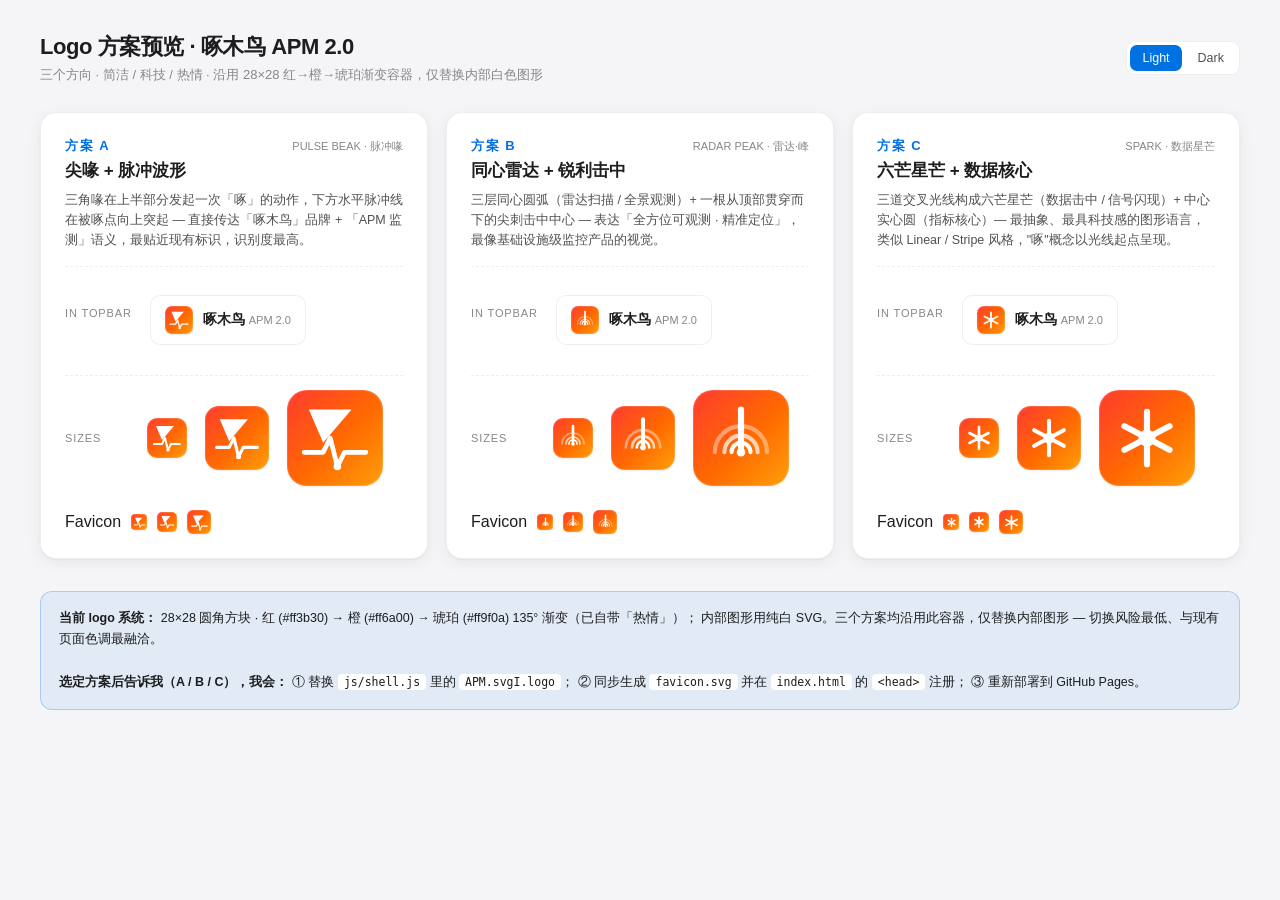
==== logo-preview.html @ 8cac9eff "Add logo redesign preview page (3 concepts) Three directions for the 啄木鸟 APM 2.0 logo, all reusing t" ====
<!doctype html>
<html lang="zh-CN" data-theme="light">
<head>
<meta charset="UTF-8" />
<meta name="viewport" content="width=1280, initial-scale=1" />
<title>啄木鸟 APM 2.0 · Logo 方案预览</title>
<style>
  :root {
    --bg: #f5f5f7;
    --bg-elev: #ffffff;
    --border: #00000010;
    --text-1: #1d1d1f;
    --text-2: #515154;
    --text-3: #86868b;
    --accent: #0071e3;
    --warm: linear-gradient(135deg, #ff3b30 0%, #ff6a00 55%, #ff9f0a 100%);
    --shadow-md: 0 4px 16px rgba(0,0,0,.06), 0 1px 2px rgba(0,0,0,.04);
  }
  :root[data-theme="dark"] {
    --bg: #000;
    --bg-elev: #0b0b0e;
    --border: #ffffff15;
    --text-1: #f5f5f7;
    --text-2: #a1a1a6;
    --text-3: #6e6e73;
    --accent: #0a84ff;
  }
  * { box-sizing: border-box; }
  body {
    margin: 0;
    font-family: -apple-system, BlinkMacSystemFont, "SF Pro Display", "PingFang SC", sans-serif;
    background: var(--bg);
    color: var(--text-1);
    padding: 32px 40px 80px;
  }
  .head {
    display: flex; align-items: center; justify-content: space-between;
    margin-bottom: 28px; gap: 18px; flex-wrap: wrap;
  }
  .head .title { font-size: 22px; font-weight: 600; letter-spacing: -0.02em; }
  .head .sub { color: var(--text-3); font-size: 13px; margin-top: 4px; }
  .toggle {
    display: inline-flex; gap: 4px; padding: 3px;
    background: var(--bg-elev); border: 1px solid var(--border); border-radius: 9px;
  }
  .toggle button {
    padding: 6px 12px; border: none; background: transparent;
    color: var(--text-2); cursor: pointer; font-size: 12.5px; font-weight: 500;
    border-radius: 7px; font-family: inherit;
  }
  .toggle button.active { background: var(--accent); color: white; }

  .grid { display: grid; grid-template-columns: repeat(3, 1fr); gap: 18px; }
  .card {
    background: var(--bg-elev); border: 1px solid var(--border);
    border-radius: 16px; padding: 24px; box-shadow: var(--shadow-md);
  }
  .card-head {
    display: flex; align-items: baseline; justify-content: space-between;
    margin-bottom: 4px;
  }
  .name { font-size: 13px; font-weight: 700; letter-spacing: .12em; color: var(--accent); text-transform: uppercase; }
  .label { font-size: 17px; font-weight: 600; margin-top: 4px; }
  .desc { color: var(--text-2); font-size: 12.5px; margin-top: 8px; line-height: 1.6; min-height: 56px; }

  .preview-row { display: flex; align-items: center; gap: 18px; margin: 16px 0 6px; padding: 14px 0; border-top: 1px dashed var(--border); }
  .preview-row .lbl { color: var(--text-3); font-size: 11px; text-transform: uppercase; letter-spacing: .08em; min-width: 64px; }

  /* The brand container — same style as the actual app */
  .logo {
    border-radius: 8px;
    background: var(--warm);
    box-shadow: 0 1px 2px rgba(0,0,0,.08), inset 0 0 0 1px #ffffff25;
    display: inline-flex; align-items: center; justify-content: center; flex-shrink: 0;
  }
  .logo.s28 { width: 28px; height: 28px; border-radius: 7px; }
  .logo.s40 { width: 40px; height: 40px; border-radius: 10px; }
  .logo.s64 { width: 64px; height: 64px; border-radius: 14px; }
  .logo.s96 { width: 96px; height: 96px; border-radius: 20px; }

  /* Topbar mock */
  .topbar-mock {
    margin-top: 14px;
    background: color-mix(in srgb, var(--bg-elev) 92%, transparent);
    border: 1px solid var(--border);
    border-radius: 10px;
    padding: 10px 14px;
    display: flex; align-items: center; gap: 10px;
    backdrop-filter: blur(20px);
  }
  .topbar-mock .brand-text { display: flex; flex-direction: column; line-height: 1.1; }
  .topbar-mock .brand-name { font-weight: 600; font-size: 14px; }
  .topbar-mock .brand-sub { color: var(--text-3); font-size: 11px; margin-top: 2px; }

  /* Favicon-size demo */
  .fav-row { display: flex; gap: 10px; align-items: center; margin-top: 10px; }
  .fav-row .logo.s16 { width: 16px; height: 16px; border-radius: 4px; }
  .fav-row .logo.s20 { width: 20px; height: 20px; border-radius: 5px; }
  .fav-row .logo.s24 { width: 24px; height: 24px; border-radius: 6px; }

  /* Footer note */
  .note {
    margin-top: 32px; padding: 16px 18px; border-radius: 12px;
    background: color-mix(in srgb, var(--accent) 8%, transparent);
    border: 1px solid color-mix(in srgb, var(--accent) 25%, transparent);
    color: var(--text-1); font-size: 12.5px; line-height: 1.7;
  }
  .note code { font-family: "SF Mono", ui-monospace, monospace; font-size: 11.5px; background: var(--bg-elev); padding: 1px 6px; border-radius: 4px; }
</style>
</head>
<body>

<div class="head">
  <div>
    <div class="title">Logo 方案预览 · 啄木鸟 APM 2.0</div>
    <div class="sub">三个方向 · 简洁 / 科技 / 热情 · 沿用 28×28 红→橙→琥珀渐变容器，仅替换内部白色图形</div>
  </div>
  <div class="toggle">
    <button class="active" onclick="document.documentElement.dataset.theme='light';this.classList.add('active');this.nextElementSibling.classList.remove('active')">Light</button>
    <button onclick="document.documentElement.dataset.theme='dark';this.classList.add('active');this.previousElementSibling.classList.remove('active')">Dark</button>
  </div>
</div>

<div class="grid">

  <!-- ============ A ============ -->
  <div class="card">
    <div class="card-head">
      <span class="name">方案 A</span>
      <span style="font-size:11px;color:var(--text-3);">PULSE BEAK · 脉冲喙</span>
    </div>
    <div class="label">尖喙 + 脉冲波形</div>
    <div class="desc">三角喙在上半部分发起一次「啄」的动作，下方水平脉冲线在被啄点向上突起 — 直接传达「啄木鸟」品牌 + 「APM 监测」语义，最贴近现有标识，识别度最高。</div>

    <div class="preview-row">
      <span class="lbl">In Topbar</span>
      <div class="topbar-mock">
        <div class="logo s28">
          <svg width="22" height="22" viewBox="0 0 32 32" fill="none"><path d="M5 4 L23 4 L11 18 Z" fill="#ffffff"/><path d="M3 22 L11 22 L14 16 L17 28 L20 22 L29 22" stroke="#ffffff" stroke-width="2" fill="none" stroke-linecap="round" stroke-linejoin="round"/><circle cx="17" cy="28" r="1.6" fill="#ffffff"/></svg>
        </div>
        <div class="brand-text"><span class="brand-name">啄木鸟 <span style="color:var(--text-3);font-weight:500;font-size:11px;">APM 2.0</span></span></div>
      </div>
    </div>

    <div class="preview-row">
      <span class="lbl">Sizes</span>
      <div class="logo s40"><svg width="32" height="32" viewBox="0 0 32 32" fill="none"><path d="M5 4 L23 4 L11 18 Z" fill="#ffffff"/><path d="M3 22 L11 22 L14 16 L17 28 L20 22 L29 22" stroke="#ffffff" stroke-width="2" fill="none" stroke-linecap="round" stroke-linejoin="round"/><circle cx="17" cy="28" r="1.6" fill="#ffffff"/></svg></div>
      <div class="logo s64"><svg width="50" height="50" viewBox="0 0 32 32" fill="none"><path d="M5 4 L23 4 L11 18 Z" fill="#ffffff"/><path d="M3 22 L11 22 L14 16 L17 28 L20 22 L29 22" stroke="#ffffff" stroke-width="2" fill="none" stroke-linecap="round" stroke-linejoin="round"/><circle cx="17" cy="28" r="1.6" fill="#ffffff"/></svg></div>
      <div class="logo s96"><svg width="76" height="76" viewBox="0 0 32 32" fill="none"><path d="M5 4 L23 4 L11 18 Z" fill="#ffffff"/><path d="M3 22 L11 22 L14 16 L17 28 L20 22 L29 22" stroke="#ffffff" stroke-width="2" fill="none" stroke-linecap="round" stroke-linejoin="round"/><circle cx="17" cy="28" r="1.6" fill="#ffffff"/></svg></div>
    </div>

    <div class="fav-row">
      <span class="lbl">Favicon</span>
      <div class="logo s16"><svg width="13" height="13" viewBox="0 0 32 32" fill="none"><path d="M5 4 L23 4 L11 18 Z" fill="#ffffff"/><path d="M3 22 L11 22 L14 16 L17 28 L20 22 L29 22" stroke="#ffffff" stroke-width="2.4" fill="none" stroke-linecap="round" stroke-linejoin="round"/></svg></div>
      <div class="logo s20"><svg width="16" height="16" viewBox="0 0 32 32" fill="none"><path d="M5 4 L23 4 L11 18 Z" fill="#ffffff"/><path d="M3 22 L11 22 L14 16 L17 28 L20 22 L29 22" stroke="#ffffff" stroke-width="2.2" fill="none" stroke-linecap="round" stroke-linejoin="round"/></svg></div>
      <div class="logo s24"><svg width="19" height="19" viewBox="0 0 32 32" fill="none"><path d="M5 4 L23 4 L11 18 Z" fill="#ffffff"/><path d="M3 22 L11 22 L14 16 L17 28 L20 22 L29 22" stroke="#ffffff" stroke-width="2" fill="none" stroke-linecap="round" stroke-linejoin="round"/><circle cx="17" cy="28" r="1.6" fill="#ffffff"/></svg></div>
    </div>
  </div>

  <!-- ============ B ============ -->
  <div class="card">
    <div class="card-head">
      <span class="name">方案 B</span>
      <span style="font-size:11px;color:var(--text-3);">RADAR PEAK · 雷达·峰</span>
    </div>
    <div class="label">同心雷达 + 锐利击中</div>
    <div class="desc">三层同心圆弧（雷达扫描 / 全景观测）+ 一根从顶部贯穿而下的尖刺击中中心 — 表达「全方位可观测 · 精准定位」，最像基础设施级监控产品的视觉。</div>

    <div class="preview-row">
      <span class="lbl">In Topbar</span>
      <div class="topbar-mock">
        <div class="logo s28">
          <svg width="22" height="22" viewBox="0 0 32 32" fill="none"><path d="M5 22 A 11 11 0 0 1 27 22" stroke="#ffffff" stroke-width="1.7" fill="none" stroke-linecap="round" opacity=".4"/><path d="M9 22 A 7 7 0 0 1 23 22" stroke="#ffffff" stroke-width="1.7" fill="none" stroke-linecap="round" opacity=".7"/><path d="M12 22 A 4 4 0 0 1 20 22" stroke="#ffffff" stroke-width="1.7" fill="none" stroke-linecap="round"/><path d="M16 4 L16 20" stroke="#ffffff" stroke-width="2.6" stroke-linecap="round"/><circle cx="16" cy="22" r="1.8" fill="#ffffff"/></svg>
        </div>
        <div class="brand-text"><span class="brand-name">啄木鸟 <span style="color:var(--text-3);font-weight:500;font-size:11px;">APM 2.0</span></span></div>
      </div>
    </div>

    <div class="preview-row">
      <span class="lbl">Sizes</span>
      <div class="logo s40"><svg width="32" height="32" viewBox="0 0 32 32" fill="none"><path d="M5 22 A 11 11 0 0 1 27 22" stroke="#ffffff" stroke-width="1.7" fill="none" stroke-linecap="round" opacity=".4"/><path d="M9 22 A 7 7 0 0 1 23 22" stroke="#ffffff" stroke-width="1.7" fill="none" stroke-linecap="round" opacity=".7"/><path d="M12 22 A 4 4 0 0 1 20 22" stroke="#ffffff" stroke-width="1.7" fill="none" stroke-linecap="round"/><path d="M16 4 L16 20" stroke="#ffffff" stroke-width="2.6" stroke-linecap="round"/><circle cx="16" cy="22" r="1.8" fill="#ffffff"/></svg></div>
      <div class="logo s64"><svg width="50" height="50" viewBox="0 0 32 32" fill="none"><path d="M5 22 A 11 11 0 0 1 27 22" stroke="#ffffff" stroke-width="1.7" fill="none" stroke-linecap="round" opacity=".4"/><path d="M9 22 A 7 7 0 0 1 23 22" stroke="#ffffff" stroke-width="1.7" fill="none" stroke-linecap="round" opacity=".7"/><path d="M12 22 A 4 4 0 0 1 20 22" stroke="#ffffff" stroke-width="1.7" fill="none" stroke-linecap="round"/><path d="M16 4 L16 20" stroke="#ffffff" stroke-width="2.6" stroke-linecap="round"/><circle cx="16" cy="22" r="1.8" fill="#ffffff"/></svg></div>
      <div class="logo s96"><svg width="76" height="76" viewBox="0 0 32 32" fill="none"><path d="M5 22 A 11 11 0 0 1 27 22" stroke="#ffffff" stroke-width="1.7" fill="none" stroke-linecap="round" opacity=".4"/><path d="M9 22 A 7 7 0 0 1 23 22" stroke="#ffffff" stroke-width="1.7" fill="none" stroke-linecap="round" opacity=".7"/><path d="M12 22 A 4 4 0 0 1 20 22" stroke="#ffffff" stroke-width="1.7" fill="none" stroke-linecap="round"/><path d="M16 4 L16 20" stroke="#ffffff" stroke-width="2.6" stroke-linecap="round"/><circle cx="16" cy="22" r="1.8" fill="#ffffff"/></svg></div>
    </div>

    <div class="fav-row">
      <span class="lbl">Favicon</span>
      <div class="logo s16"><svg width="13" height="13" viewBox="0 0 32 32" fill="none"><path d="M9 22 A 7 7 0 0 1 23 22" stroke="#ffffff" stroke-width="2.4" fill="none" stroke-linecap="round" opacity=".7"/><path d="M12 22 A 4 4 0 0 1 20 22" stroke="#ffffff" stroke-width="2.4" fill="none" stroke-linecap="round"/><path d="M16 5 L16 20" stroke="#ffffff" stroke-width="3" stroke-linecap="round"/><circle cx="16" cy="22" r="2.4" fill="#ffffff"/></svg></div>
      <div class="logo s20"><svg width="16" height="16" viewBox="0 0 32 32" fill="none"><path d="M5 22 A 11 11 0 0 1 27 22" stroke="#ffffff" stroke-width="2" fill="none" stroke-linecap="round" opacity=".4"/><path d="M9 22 A 7 7 0 0 1 23 22" stroke="#ffffff" stroke-width="2" fill="none" stroke-linecap="round" opacity=".7"/><path d="M12 22 A 4 4 0 0 1 20 22" stroke="#ffffff" stroke-width="2" fill="none" stroke-linecap="round"/><path d="M16 4 L16 20" stroke="#ffffff" stroke-width="3" stroke-linecap="round"/><circle cx="16" cy="22" r="2" fill="#ffffff"/></svg></div>
      <div class="logo s24"><svg width="19" height="19" viewBox="0 0 32 32" fill="none"><path d="M5 22 A 11 11 0 0 1 27 22" stroke="#ffffff" stroke-width="1.8" fill="none" stroke-linecap="round" opacity=".4"/><path d="M9 22 A 7 7 0 0 1 23 22" stroke="#ffffff" stroke-width="1.8" fill="none" stroke-linecap="round" opacity=".7"/><path d="M12 22 A 4 4 0 0 1 20 22" stroke="#ffffff" stroke-width="1.8" fill="none" stroke-linecap="round"/><path d="M16 4 L16 20" stroke="#ffffff" stroke-width="2.8" stroke-linecap="round"/><circle cx="16" cy="22" r="1.9" fill="#ffffff"/></svg></div>
    </div>
  </div>

  <!-- ============ C ============ -->
  <div class="card">
    <div class="card-head">
      <span class="name">方案 C</span>
      <span style="font-size:11px;color:var(--text-3);">SPARK · 数据星芒</span>
    </div>
    <div class="label">六芒星芒 + 数据核心</div>
    <div class="desc">三道交叉光线构成六芒星芒（数据击中 / 信号闪现）+ 中心实心圆（指标核心）— 最抽象、最具科技感的图形语言，类似 Linear / Stripe 风格，"啄"概念以光线起点呈现。</div>

    <div class="preview-row">
      <span class="lbl">In Topbar</span>
      <div class="topbar-mock">
        <div class="logo s28">
          <svg width="22" height="22" viewBox="0 0 32 32" fill="none"><g stroke="#ffffff" stroke-width="2.6" stroke-linecap="round"><line x1="16" y1="5" x2="16" y2="27"/><line x1="6.5" y1="11" x2="25.5" y2="21"/><line x1="6.5" y1="21" x2="25.5" y2="11"/></g><circle cx="16" cy="16" r="3.6" fill="#ffffff"/></svg>
        </div>
        <div class="brand-text"><span class="brand-name">啄木鸟 <span style="color:var(--text-3);font-weight:500;font-size:11px;">APM 2.0</span></span></div>
      </div>
    </div>

    <div class="preview-row">
      <span class="lbl">Sizes</span>
      <div class="logo s40"><svg width="32" height="32" viewBox="0 0 32 32" fill="none"><g stroke="#ffffff" stroke-width="2.6" stroke-linecap="round"><line x1="16" y1="5" x2="16" y2="27"/><line x1="6.5" y1="11" x2="25.5" y2="21"/><line x1="6.5" y1="21" x2="25.5" y2="11"/></g><circle cx="16" cy="16" r="3.6" fill="#ffffff"/></svg></div>
      <div class="logo s64"><svg width="50" height="50" viewBox="0 0 32 32" fill="none"><g stroke="#ffffff" stroke-width="2.6" stroke-linecap="round"><line x1="16" y1="5" x2="16" y2="27"/><line x1="6.5" y1="11" x2="25.5" y2="21"/><line x1="6.5" y1="21" x2="25.5" y2="11"/></g><circle cx="16" cy="16" r="3.6" fill="#ffffff"/></svg></div>
      <div class="logo s96"><svg width="76" height="76" viewBox="0 0 32 32" fill="none"><g stroke="#ffffff" stroke-width="2.6" stroke-linecap="round"><line x1="16" y1="5" x2="16" y2="27"/><line x1="6.5" y1="11" x2="25.5" y2="21"/><line x1="6.5" y1="21" x2="25.5" y2="11"/></g><circle cx="16" cy="16" r="3.6" fill="#ffffff"/></svg></div>
    </div>

    <div class="fav-row">
      <span class="lbl">Favicon</span>
      <div class="logo s16"><svg width="13" height="13" viewBox="0 0 32 32" fill="none"><g stroke="#ffffff" stroke-width="3.6" stroke-linecap="round"><line x1="16" y1="6" x2="16" y2="26"/><line x1="8" y1="11" x2="24" y2="21"/><line x1="8" y1="21" x2="24" y2="11"/></g><circle cx="16" cy="16" r="4.2" fill="#ffffff"/></svg></div>
      <div class="logo s20"><svg width="16" height="16" viewBox="0 0 32 32" fill="none"><g stroke="#ffffff" stroke-width="3.2" stroke-linecap="round"><line x1="16" y1="6" x2="16" y2="26"/><line x1="8" y1="11" x2="24" y2="21"/><line x1="8" y1="21" x2="24" y2="11"/></g><circle cx="16" cy="16" r="4" fill="#ffffff"/></svg></div>
      <div class="logo s24"><svg width="19" height="19" viewBox="0 0 32 32" fill="none"><g stroke="#ffffff" stroke-width="2.8" stroke-linecap="round"><line x1="16" y1="5" x2="16" y2="27"/><line x1="6.5" y1="11" x2="25.5" y2="21"/><line x1="6.5" y1="21" x2="25.5" y2="11"/></g><circle cx="16" cy="16" r="3.8" fill="#ffffff"/></svg></div>
    </div>
  </div>

</div>

<div class="note">
  <strong>当前 logo 系统：</strong> 28×28 圆角方块 · 红 (#ff3b30) → 橙 (#ff6a00) → 琥珀 (#ff9f0a) 135° 渐变（已自带「热情」）；
  内部图形用纯白 SVG。三个方案均沿用此容器，仅替换内部图形 — 切换风险最低、与现有页面色调最融洽。
  <br><br>
  <strong>选定方案后告诉我（A / B / C），我会：</strong>
  ① 替换 <code>js/shell.js</code> 里的 <code>APM.svgI.logo</code>；
  ② 同步生成 <code>favicon.svg</code> 并在 <code>index.html</code> 的 <code>&lt;head&gt;</code> 注册；
  ③ 重新部署到 GitHub Pages。
</div>

</body>
</html>
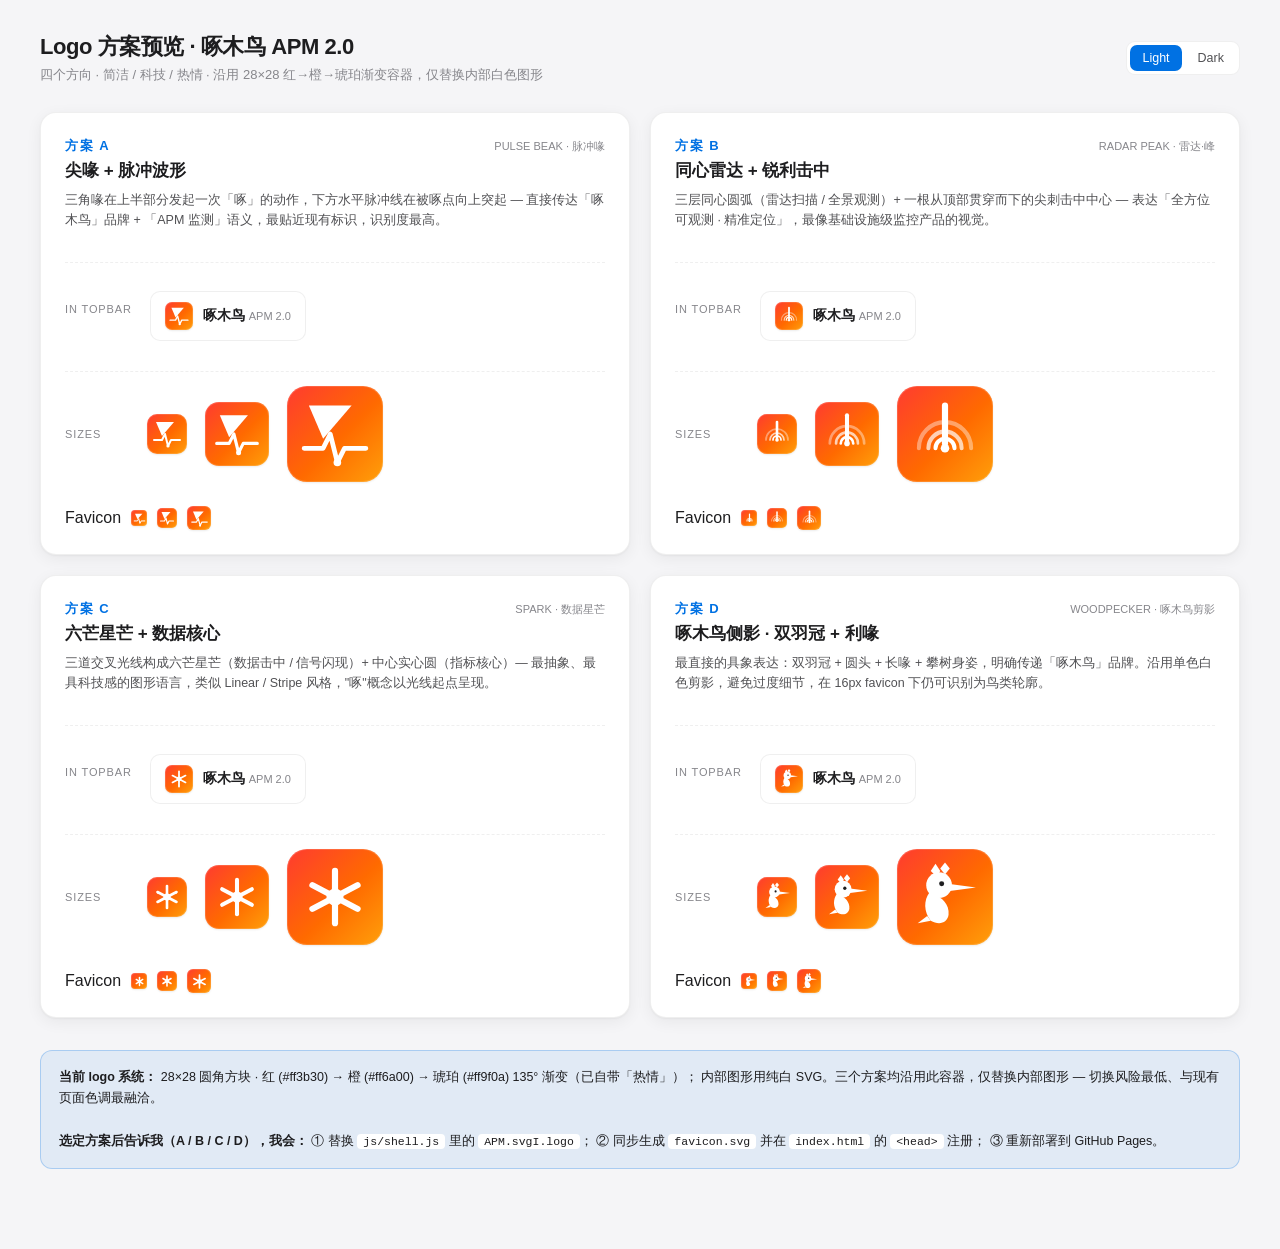
==== commit 31ba36c6: "Add Concept D — woodpecker silhouette + switch to 2x2 grid Fourth logo option: a refined woodpecker " ====
--- a/logo-preview.html
+++ b/logo-preview.html
@@ -3,7 +3,7 @@
 <head>
 <meta charset="UTF-8" />
 <meta name="viewport" content="width=1280, initial-scale=1" />
-<title>啄木鸟 APM 2.0 · Logo 方案预览</title>
+<title>啄木鸟 APM 2.0 · Logo 方案预览（4 套）</title>
 <style>
   :root {
     --bg: #f5f5f7;
@@ -50,7 +50,7 @@
   }
   .toggle button.active { background: var(--accent); color: white; }
 
-  .grid { display: grid; grid-template-columns: repeat(3, 1fr); gap: 18px; }
+  .grid { display: grid; grid-template-columns: repeat(2, 1fr); gap: 20px; }
   .card {
     background: var(--bg-elev); border: 1px solid var(--border);
     border-radius: 16px; padding: 24px; box-shadow: var(--shadow-md);
@@ -113,7 +113,7 @@
 <div class="head">
   <div>
     <div class="title">Logo 方案预览 · 啄木鸟 APM 2.0</div>
-    <div class="sub">三个方向 · 简洁 / 科技 / 热情 · 沿用 28×28 红→橙→琥珀渐变容器，仅替换内部白色图形</div>
+    <div class="sub">四个方向 · 简洁 / 科技 / 热情 · 沿用 28×28 红→橙→琥珀渐变容器，仅替换内部白色图形</div>
   </div>
   <div class="toggle">
     <button class="active" onclick="document.documentElement.dataset.theme='light';this.classList.add('active');this.nextElementSibling.classList.remove('active')">Light</button>
@@ -222,6 +222,40 @@
       <div class="logo s16"><svg width="13" height="13" viewBox="0 0 32 32" fill="none"><g stroke="#ffffff" stroke-width="3.6" stroke-linecap="round"><line x1="16" y1="6" x2="16" y2="26"/><line x1="8" y1="11" x2="24" y2="21"/><line x1="8" y1="21" x2="24" y2="11"/></g><circle cx="16" cy="16" r="4.2" fill="#ffffff"/></svg></div>
       <div class="logo s20"><svg width="16" height="16" viewBox="0 0 32 32" fill="none"><g stroke="#ffffff" stroke-width="3.2" stroke-linecap="round"><line x1="16" y1="6" x2="16" y2="26"/><line x1="8" y1="11" x2="24" y2="21"/><line x1="8" y1="21" x2="24" y2="11"/></g><circle cx="16" cy="16" r="4" fill="#ffffff"/></svg></div>
       <div class="logo s24"><svg width="19" height="19" viewBox="0 0 32 32" fill="none"><g stroke="#ffffff" stroke-width="2.8" stroke-linecap="round"><line x1="16" y1="5" x2="16" y2="27"/><line x1="6.5" y1="11" x2="25.5" y2="21"/><line x1="6.5" y1="21" x2="25.5" y2="11"/></g><circle cx="16" cy="16" r="3.8" fill="#ffffff"/></svg></div>
+    </div>
+  </div>
+
+  <!-- ============ D ============ -->
+  <div class="card">
+    <div class="card-head">
+      <span class="name">方案 D</span>
+      <span style="font-size:11px;color:var(--text-3);">WOODPECKER · 啄木鸟剪影</span>
+    </div>
+    <div class="label">啄木鸟侧影 · 双羽冠 + 利喙</div>
+    <div class="desc">最直接的具象表达：双羽冠 + 圆头 + 长喙 + 攀树身姿，明确传递「啄木鸟」品牌。沿用单色白色剪影，避免过度细节，在 16px favicon 下仍可识别为鸟类轮廓。</div>
+
+    <div class="preview-row">
+      <span class="lbl">In Topbar</span>
+      <div class="topbar-mock">
+        <div class="logo s28">
+          <svg width="22" height="22" viewBox="0 0 32 32" fill="none"><g fill="#ffffff"><path d="M10 5 L12 2 L14 5 L12.5 7.5 Z"/><path d="M14 4 L16 1.5 L18 4 L16 6.5 Z"/><circle cx="13.5" cy="11" r="5.4"/><path d="M18 10.5 L29 12 L18 13.5 Z"/><path d="M9.5 14 C 7 17.5, 7 22, 10 26 C 13.5 28, 17 27, 17.5 23.5 C 18 19, 14.5 16, 11.5 15 Z"/><path d="M8.5 24 L4.5 27 L10 26 Z"/></g><circle cx="14.6" cy="10.4" r="1.05" fill="#1d1d1f"/></svg>
+        </div>
+        <div class="brand-text"><span class="brand-name">啄木鸟 <span style="color:var(--text-3);font-weight:500;font-size:11px;">APM 2.0</span></span></div>
+      </div>
+    </div>
+
+    <div class="preview-row">
+      <span class="lbl">Sizes</span>
+      <div class="logo s40"><svg width="32" height="32" viewBox="0 0 32 32" fill="none"><g fill="#ffffff"><path d="M10 5 L12 2 L14 5 L12.5 7.5 Z"/><path d="M14 4 L16 1.5 L18 4 L16 6.5 Z"/><circle cx="13.5" cy="11" r="5.4"/><path d="M18 10.5 L29 12 L18 13.5 Z"/><path d="M9.5 14 C 7 17.5, 7 22, 10 26 C 13.5 28, 17 27, 17.5 23.5 C 18 19, 14.5 16, 11.5 15 Z"/><path d="M8.5 24 L4.5 27 L10 26 Z"/></g><circle cx="14.6" cy="10.4" r="1.05" fill="#1d1d1f"/></svg></div>
+      <div class="logo s64"><svg width="50" height="50" viewBox="0 0 32 32" fill="none"><g fill="#ffffff"><path d="M10 5 L12 2 L14 5 L12.5 7.5 Z"/><path d="M14 4 L16 1.5 L18 4 L16 6.5 Z"/><circle cx="13.5" cy="11" r="5.4"/><path d="M18 10.5 L29 12 L18 13.5 Z"/><path d="M9.5 14 C 7 17.5, 7 22, 10 26 C 13.5 28, 17 27, 17.5 23.5 C 18 19, 14.5 16, 11.5 15 Z"/><path d="M8.5 24 L4.5 27 L10 26 Z"/></g><circle cx="14.6" cy="10.4" r="1.05" fill="#1d1d1f"/></svg></div>
+      <div class="logo s96"><svg width="76" height="76" viewBox="0 0 32 32" fill="none"><g fill="#ffffff"><path d="M10 5 L12 2 L14 5 L12.5 7.5 Z"/><path d="M14 4 L16 1.5 L18 4 L16 6.5 Z"/><circle cx="13.5" cy="11" r="5.4"/><path d="M18 10.5 L29 12 L18 13.5 Z"/><path d="M9.5 14 C 7 17.5, 7 22, 10 26 C 13.5 28, 17 27, 17.5 23.5 C 18 19, 14.5 16, 11.5 15 Z"/><path d="M8.5 24 L4.5 27 L10 26 Z"/></g><circle cx="14.6" cy="10.4" r="1.05" fill="#1d1d1f"/></svg></div>
+    </div>
+
+    <div class="fav-row">
+      <span class="lbl">Favicon</span>
+      <div class="logo s16"><svg width="13" height="13" viewBox="0 0 32 32" fill="none"><g fill="#ffffff"><path d="M14 4 L16 1.5 L18 4 L16 6.5 Z"/><circle cx="13.5" cy="11" r="6"/><path d="M18 10 L30 12 L18 14 Z"/><path d="M10 14 C 7 18, 7 23, 10 27 C 14 28, 18 26, 17.5 22 C 17 18, 13 15, 10 14 Z"/></g><circle cx="14.8" cy="10" r="1.4" fill="#1d1d1f"/></svg></div>
+      <div class="logo s20"><svg width="16" height="16" viewBox="0 0 32 32" fill="none"><g fill="#ffffff"><path d="M10 5 L12 2 L14 5 L12.5 7.5 Z"/><path d="M14 4 L16 1.5 L18 4 L16 6.5 Z"/><circle cx="13.5" cy="11" r="5.6"/><path d="M18 10 L29 12 L18 14 Z"/><path d="M9.5 14 C 7 18, 7 23, 10 27 C 14 28, 18 27, 17.5 23 C 17 18, 13 15, 10.5 14.5 Z"/></g><circle cx="14.6" cy="10.4" r="1.2" fill="#1d1d1f"/></svg></div>
+      <div class="logo s24"><svg width="19" height="19" viewBox="0 0 32 32" fill="none"><g fill="#ffffff"><path d="M10 5 L12 2 L14 5 L12.5 7.5 Z"/><path d="M14 4 L16 1.5 L18 4 L16 6.5 Z"/><circle cx="13.5" cy="11" r="5.4"/><path d="M18 10.5 L29 12 L18 13.5 Z"/><path d="M9.5 14 C 7 17.5, 7 22, 10 26 C 13.5 28, 17 27, 17.5 23.5 C 18 19, 14.5 16, 11.5 15 Z"/><path d="M8.5 24 L4.5 27 L10 26 Z"/></g><circle cx="14.6" cy="10.4" r="1.05" fill="#1d1d1f"/></svg></div>
     </div>
   </div>
 
@@ -231,7 +265,7 @@
   <strong>当前 logo 系统：</strong> 28×28 圆角方块 · 红 (#ff3b30) → 橙 (#ff6a00) → 琥珀 (#ff9f0a) 135° 渐变（已自带「热情」）；
   内部图形用纯白 SVG。三个方案均沿用此容器，仅替换内部图形 — 切换风险最低、与现有页面色调最融洽。
   <br><br>
-  <strong>选定方案后告诉我（A / B / C），我会：</strong>
+  <strong>选定方案后告诉我（A / B / C / D），我会：</strong>
   ① 替换 <code>js/shell.js</code> 里的 <code>APM.svgI.logo</code>；
   ② 同步生成 <code>favicon.svg</code> 并在 <code>index.html</code> 的 <code>&lt;head&gt;</code> 注册；
   ③ 重新部署到 GitHub Pages。
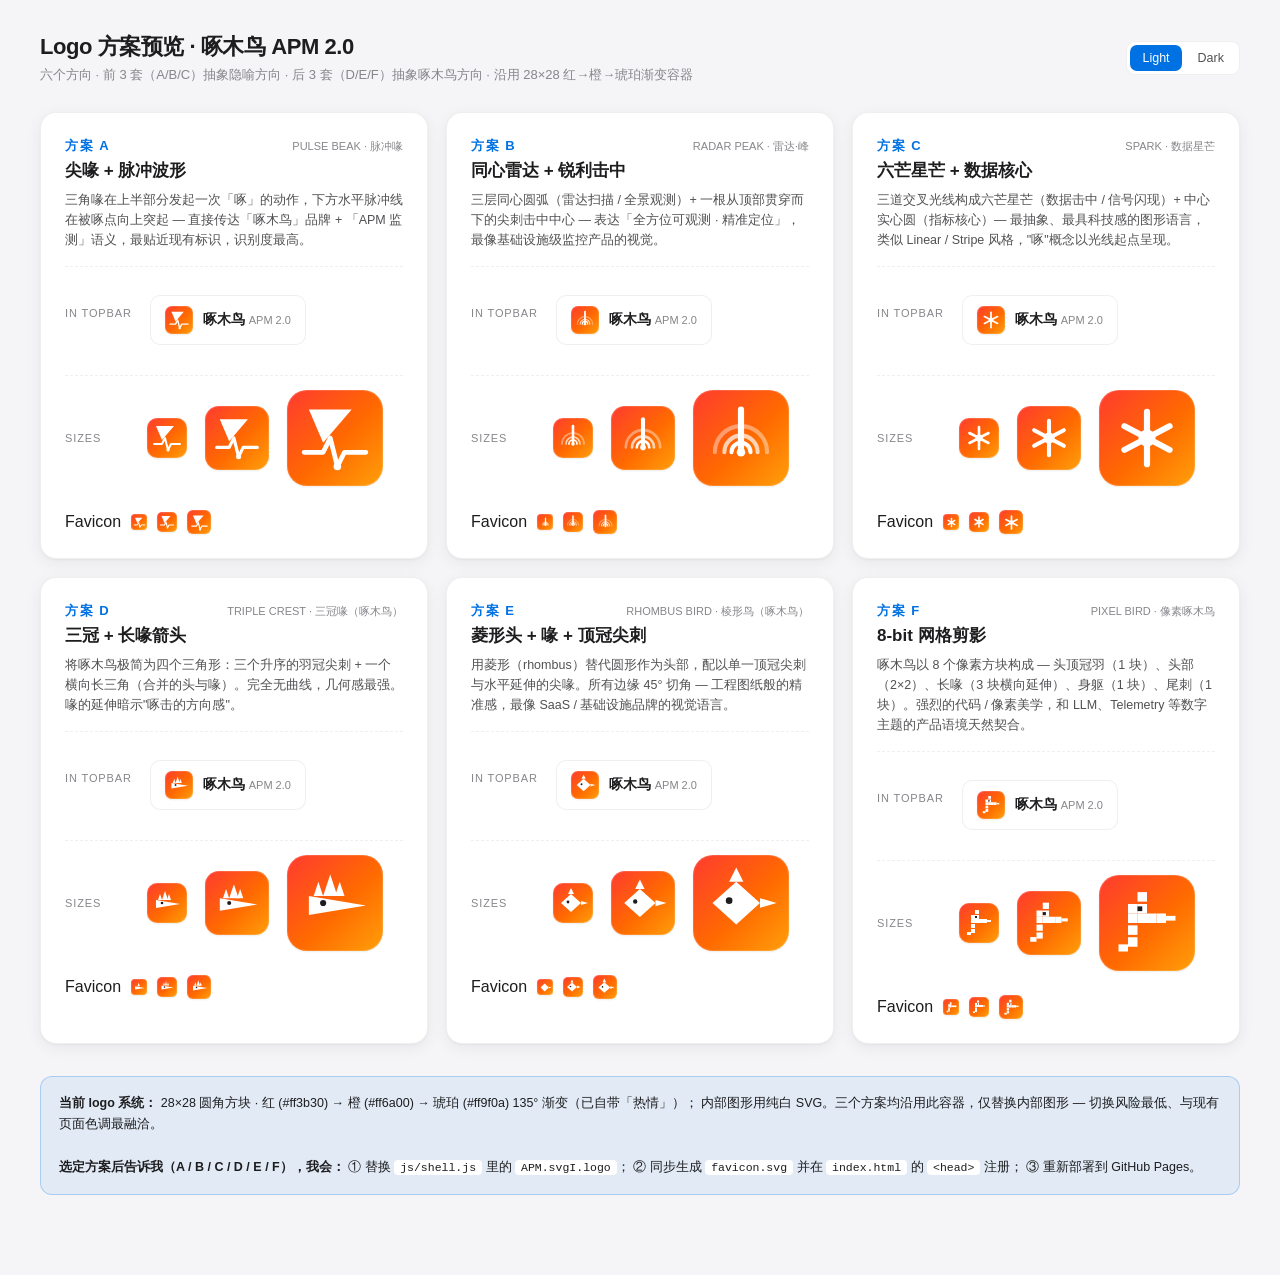
==== commit 831b2335: "Replace literal woodpecker D with 3 abstract+tech variants (D/E/F) D — TRIPLE CREST: 4-triangle comp" ====
--- a/logo-preview.html
+++ b/logo-preview.html
@@ -3,7 +3,7 @@
 <head>
 <meta charset="UTF-8" />
 <meta name="viewport" content="width=1280, initial-scale=1" />
-<title>啄木鸟 APM 2.0 · Logo 方案预览（4 套）</title>
+<title>啄木鸟 APM 2.0 · Logo 方案预览（6 套）</title>
 <style>
   :root {
     --bg: #f5f5f7;
@@ -50,7 +50,7 @@
   }
   .toggle button.active { background: var(--accent); color: white; }
 
-  .grid { display: grid; grid-template-columns: repeat(2, 1fr); gap: 20px; }
+  .grid { display: grid; grid-template-columns: repeat(3, 1fr); gap: 18px; }
   .card {
     background: var(--bg-elev); border: 1px solid var(--border);
     border-radius: 16px; padding: 24px; box-shadow: var(--shadow-md);
@@ -113,7 +113,7 @@
 <div class="head">
   <div>
     <div class="title">Logo 方案预览 · 啄木鸟 APM 2.0</div>
-    <div class="sub">四个方向 · 简洁 / 科技 / 热情 · 沿用 28×28 红→橙→琥珀渐变容器，仅替换内部白色图形</div>
+    <div class="sub">六个方向 · 前 3 套（A/B/C）抽象隐喻方向 · 后 3 套（D/E/F）抽象啄木鸟方向 · 沿用 28×28 红→橙→琥珀渐变容器</div>
   </div>
   <div class="toggle">
     <button class="active" onclick="document.documentElement.dataset.theme='light';this.classList.add('active');this.nextElementSibling.classList.remove('active')">Light</button>
@@ -225,37 +225,105 @@
     </div>
   </div>
 
-  <!-- ============ D ============ -->
+  <!-- ============ D — Triple Crest ============ -->
   <div class="card">
     <div class="card-head">
       <span class="name">方案 D</span>
-      <span style="font-size:11px;color:var(--text-3);">WOODPECKER · 啄木鸟剪影</span>
-    </div>
-    <div class="label">啄木鸟侧影 · 双羽冠 + 利喙</div>
-    <div class="desc">最直接的具象表达：双羽冠 + 圆头 + 长喙 + 攀树身姿，明确传递「啄木鸟」品牌。沿用单色白色剪影，避免过度细节，在 16px favicon 下仍可识别为鸟类轮廓。</div>
-
-    <div class="preview-row">
-      <span class="lbl">In Topbar</span>
-      <div class="topbar-mock">
-        <div class="logo s28">
-          <svg width="22" height="22" viewBox="0 0 32 32" fill="none"><g fill="#ffffff"><path d="M10 5 L12 2 L14 5 L12.5 7.5 Z"/><path d="M14 4 L16 1.5 L18 4 L16 6.5 Z"/><circle cx="13.5" cy="11" r="5.4"/><path d="M18 10.5 L29 12 L18 13.5 Z"/><path d="M9.5 14 C 7 17.5, 7 22, 10 26 C 13.5 28, 17 27, 17.5 23.5 C 18 19, 14.5 16, 11.5 15 Z"/><path d="M8.5 24 L4.5 27 L10 26 Z"/></g><circle cx="14.6" cy="10.4" r="1.05" fill="#1d1d1f"/></svg>
-        </div>
-        <div class="brand-text"><span class="brand-name">啄木鸟 <span style="color:var(--text-3);font-weight:500;font-size:11px;">APM 2.0</span></span></div>
-      </div>
-    </div>
-
-    <div class="preview-row">
-      <span class="lbl">Sizes</span>
-      <div class="logo s40"><svg width="32" height="32" viewBox="0 0 32 32" fill="none"><g fill="#ffffff"><path d="M10 5 L12 2 L14 5 L12.5 7.5 Z"/><path d="M14 4 L16 1.5 L18 4 L16 6.5 Z"/><circle cx="13.5" cy="11" r="5.4"/><path d="M18 10.5 L29 12 L18 13.5 Z"/><path d="M9.5 14 C 7 17.5, 7 22, 10 26 C 13.5 28, 17 27, 17.5 23.5 C 18 19, 14.5 16, 11.5 15 Z"/><path d="M8.5 24 L4.5 27 L10 26 Z"/></g><circle cx="14.6" cy="10.4" r="1.05" fill="#1d1d1f"/></svg></div>
-      <div class="logo s64"><svg width="50" height="50" viewBox="0 0 32 32" fill="none"><g fill="#ffffff"><path d="M10 5 L12 2 L14 5 L12.5 7.5 Z"/><path d="M14 4 L16 1.5 L18 4 L16 6.5 Z"/><circle cx="13.5" cy="11" r="5.4"/><path d="M18 10.5 L29 12 L18 13.5 Z"/><path d="M9.5 14 C 7 17.5, 7 22, 10 26 C 13.5 28, 17 27, 17.5 23.5 C 18 19, 14.5 16, 11.5 15 Z"/><path d="M8.5 24 L4.5 27 L10 26 Z"/></g><circle cx="14.6" cy="10.4" r="1.05" fill="#1d1d1f"/></svg></div>
-      <div class="logo s96"><svg width="76" height="76" viewBox="0 0 32 32" fill="none"><g fill="#ffffff"><path d="M10 5 L12 2 L14 5 L12.5 7.5 Z"/><path d="M14 4 L16 1.5 L18 4 L16 6.5 Z"/><circle cx="13.5" cy="11" r="5.4"/><path d="M18 10.5 L29 12 L18 13.5 Z"/><path d="M9.5 14 C 7 17.5, 7 22, 10 26 C 13.5 28, 17 27, 17.5 23.5 C 18 19, 14.5 16, 11.5 15 Z"/><path d="M8.5 24 L4.5 27 L10 26 Z"/></g><circle cx="14.6" cy="10.4" r="1.05" fill="#1d1d1f"/></svg></div>
-    </div>
-
-    <div class="fav-row">
-      <span class="lbl">Favicon</span>
-      <div class="logo s16"><svg width="13" height="13" viewBox="0 0 32 32" fill="none"><g fill="#ffffff"><path d="M14 4 L16 1.5 L18 4 L16 6.5 Z"/><circle cx="13.5" cy="11" r="6"/><path d="M18 10 L30 12 L18 14 Z"/><path d="M10 14 C 7 18, 7 23, 10 27 C 14 28, 18 26, 17.5 22 C 17 18, 13 15, 10 14 Z"/></g><circle cx="14.8" cy="10" r="1.4" fill="#1d1d1f"/></svg></div>
-      <div class="logo s20"><svg width="16" height="16" viewBox="0 0 32 32" fill="none"><g fill="#ffffff"><path d="M10 5 L12 2 L14 5 L12.5 7.5 Z"/><path d="M14 4 L16 1.5 L18 4 L16 6.5 Z"/><circle cx="13.5" cy="11" r="5.6"/><path d="M18 10 L29 12 L18 14 Z"/><path d="M9.5 14 C 7 18, 7 23, 10 27 C 14 28, 18 27, 17.5 23 C 17 18, 13 15, 10.5 14.5 Z"/></g><circle cx="14.6" cy="10.4" r="1.2" fill="#1d1d1f"/></svg></div>
-      <div class="logo s24"><svg width="19" height="19" viewBox="0 0 32 32" fill="none"><g fill="#ffffff"><path d="M10 5 L12 2 L14 5 L12.5 7.5 Z"/><path d="M14 4 L16 1.5 L18 4 L16 6.5 Z"/><circle cx="13.5" cy="11" r="5.4"/><path d="M18 10.5 L29 12 L18 13.5 Z"/><path d="M9.5 14 C 7 17.5, 7 22, 10 26 C 13.5 28, 17 27, 17.5 23.5 C 18 19, 14.5 16, 11.5 15 Z"/><path d="M8.5 24 L4.5 27 L10 26 Z"/></g><circle cx="14.6" cy="10.4" r="1.05" fill="#1d1d1f"/></svg></div>
+      <span style="font-size:11px;color:var(--text-3);">TRIPLE CREST · 三冠喙（啄木鸟）</span>
+    </div>
+    <div class="label">三冠 + 长喙箭头</div>
+    <div class="desc">将啄木鸟极简为四个三角形：三个升序的羽冠尖刺 + 一个横向长三角（合并的头与喙）。完全无曲线，几何感最强。喙的延伸暗示"啄击的方向感"。</div>
+
+    <div class="preview-row">
+      <span class="lbl">In Topbar</span>
+      <div class="topbar-mock">
+        <div class="logo s28">
+          <svg width="22" height="22" viewBox="0 0 32 32" fill="none"><g fill="#ffffff"><path d="M7 13 L9 7 L11 13 Z"/><path d="M11 13 L14 4 L17 13 Z"/><path d="M16 13 L18 7 L20 13 Z"/><path d="M5 13 L29 17 L5 21 Z"/></g><circle cx="11" cy="16" r="1.3" fill="#1d1d1f"/></svg>
+        </div>
+        <div class="brand-text"><span class="brand-name">啄木鸟 <span style="color:var(--text-3);font-weight:500;font-size:11px;">APM 2.0</span></span></div>
+      </div>
+    </div>
+
+    <div class="preview-row">
+      <span class="lbl">Sizes</span>
+      <div class="logo s40"><svg width="32" height="32" viewBox="0 0 32 32" fill="none"><g fill="#ffffff"><path d="M7 13 L9 7 L11 13 Z"/><path d="M11 13 L14 4 L17 13 Z"/><path d="M16 13 L18 7 L20 13 Z"/><path d="M5 13 L29 17 L5 21 Z"/></g><circle cx="11" cy="16" r="1.3" fill="#1d1d1f"/></svg></div>
+      <div class="logo s64"><svg width="50" height="50" viewBox="0 0 32 32" fill="none"><g fill="#ffffff"><path d="M7 13 L9 7 L11 13 Z"/><path d="M11 13 L14 4 L17 13 Z"/><path d="M16 13 L18 7 L20 13 Z"/><path d="M5 13 L29 17 L5 21 Z"/></g><circle cx="11" cy="16" r="1.3" fill="#1d1d1f"/></svg></div>
+      <div class="logo s96"><svg width="76" height="76" viewBox="0 0 32 32" fill="none"><g fill="#ffffff"><path d="M7 13 L9 7 L11 13 Z"/><path d="M11 13 L14 4 L17 13 Z"/><path d="M16 13 L18 7 L20 13 Z"/><path d="M5 13 L29 17 L5 21 Z"/></g><circle cx="11" cy="16" r="1.3" fill="#1d1d1f"/></svg></div>
+    </div>
+
+    <div class="fav-row">
+      <span class="lbl">Favicon</span>
+      <div class="logo s16"><svg width="13" height="13" viewBox="0 0 32 32" fill="none"><g fill="#ffffff"><path d="M11 13 L14 4 L17 13 Z"/><path d="M5 13 L29 17 L5 21 Z"/></g></svg></div>
+      <div class="logo s20"><svg width="16" height="16" viewBox="0 0 32 32" fill="none"><g fill="#ffffff"><path d="M8 13 L10 7 L12 13 Z"/><path d="M12 13 L14 4 L16 13 Z"/><path d="M16 13 L18 7 L20 13 Z"/><path d="M5 13 L29 17 L5 21 Z"/></g><circle cx="11" cy="16" r="1.6" fill="#1d1d1f"/></svg></div>
+      <div class="logo s24"><svg width="19" height="19" viewBox="0 0 32 32" fill="none"><g fill="#ffffff"><path d="M7 13 L9 7 L11 13 Z"/><path d="M11 13 L14 4 L17 13 Z"/><path d="M16 13 L18 7 L20 13 Z"/><path d="M5 13 L29 17 L5 21 Z"/></g><circle cx="11" cy="16" r="1.3" fill="#1d1d1f"/></svg></div>
+    </div>
+  </div>
+
+  <!-- ============ E — Diamond Bird ============ -->
+  <div class="card">
+    <div class="card-head">
+      <span class="name">方案 E</span>
+      <span style="font-size:11px;color:var(--text-3);">RHOMBUS BIRD · 棱形鸟（啄木鸟）</span>
+    </div>
+    <div class="label">菱形头 + 喙 + 顶冠尖刺</div>
+    <div class="desc">用菱形（rhombus）替代圆形作为头部，配以单一顶冠尖刺与水平延伸的尖喙。所有边缘 45° 切角 — 工程图纸般的精准感，最像 SaaS / 基础设施品牌的视觉语言。</div>
+
+    <div class="preview-row">
+      <span class="lbl">In Topbar</span>
+      <div class="topbar-mock">
+        <div class="logo s28">
+          <svg width="22" height="22" viewBox="0 0 32 32" fill="none"><g fill="#ffffff"><path d="M11 7 L14 1 L17 7 Z"/><path d="M4 16 L14 7 L24 16 L14 25 Z"/><path d="M24 14 L31 16 L24 18 Z"/></g><circle cx="11" cy="15" r="1.4" fill="#1d1d1f"/></svg>
+        </div>
+        <div class="brand-text"><span class="brand-name">啄木鸟 <span style="color:var(--text-3);font-weight:500;font-size:11px;">APM 2.0</span></span></div>
+      </div>
+    </div>
+
+    <div class="preview-row">
+      <span class="lbl">Sizes</span>
+      <div class="logo s40"><svg width="32" height="32" viewBox="0 0 32 32" fill="none"><g fill="#ffffff"><path d="M11 7 L14 1 L17 7 Z"/><path d="M4 16 L14 7 L24 16 L14 25 Z"/><path d="M24 14 L31 16 L24 18 Z"/></g><circle cx="11" cy="15" r="1.4" fill="#1d1d1f"/></svg></div>
+      <div class="logo s64"><svg width="50" height="50" viewBox="0 0 32 32" fill="none"><g fill="#ffffff"><path d="M11 7 L14 1 L17 7 Z"/><path d="M4 16 L14 7 L24 16 L14 25 Z"/><path d="M24 14 L31 16 L24 18 Z"/></g><circle cx="11" cy="15" r="1.4" fill="#1d1d1f"/></svg></div>
+      <div class="logo s96"><svg width="76" height="76" viewBox="0 0 32 32" fill="none"><g fill="#ffffff"><path d="M11 7 L14 1 L17 7 Z"/><path d="M4 16 L14 7 L24 16 L14 25 Z"/><path d="M24 14 L31 16 L24 18 Z"/></g><circle cx="11" cy="15" r="1.4" fill="#1d1d1f"/></svg></div>
+    </div>
+
+    <div class="fav-row">
+      <span class="lbl">Favicon</span>
+      <div class="logo s16"><svg width="13" height="13" viewBox="0 0 32 32" fill="none"><g fill="#ffffff"><path d="M4 16 L14 6 L24 16 L14 26 Z"/><path d="M24 14 L31 16 L24 18 Z"/></g></svg></div>
+      <div class="logo s20"><svg width="16" height="16" viewBox="0 0 32 32" fill="none"><g fill="#ffffff"><path d="M11 7 L14 1 L17 7 Z"/><path d="M4 16 L14 7 L24 16 L14 25 Z"/><path d="M24 13 L31 16 L24 19 Z"/></g><circle cx="11" cy="15" r="1.6" fill="#1d1d1f"/></svg></div>
+      <div class="logo s24"><svg width="19" height="19" viewBox="0 0 32 32" fill="none"><g fill="#ffffff"><path d="M11 7 L14 1 L17 7 Z"/><path d="M4 16 L14 7 L24 16 L14 25 Z"/><path d="M24 14 L31 16 L24 18 Z"/></g><circle cx="11" cy="15" r="1.4" fill="#1d1d1f"/></svg></div>
+    </div>
+  </div>
+
+  <!-- ============ F — Pixel Bird ============ -->
+  <div class="card">
+    <div class="card-head">
+      <span class="name">方案 F</span>
+      <span style="font-size:11px;color:var(--text-3);">PIXEL BIRD · 像素啄木鸟</span>
+    </div>
+    <div class="label">8-bit 网格剪影</div>
+    <div class="desc">啄木鸟以 8 个像素方块构成 — 头顶冠羽（1 块）、头部（2×2）、长喙（3 块横向延伸）、身躯（1 块）、尾刺（1 块）。强烈的代码 / 像素美学，和 LLM、Telemetry 等数字主题的产品语境天然契合。</div>
+
+    <div class="preview-row">
+      <span class="lbl">In Topbar</span>
+      <div class="topbar-mock">
+        <div class="logo s28">
+          <svg width="22" height="22" viewBox="0 0 32 32" fill="none"><g fill="#ffffff"><rect x="12" y="3" width="4" height="4"/><rect x="8" y="8" width="4" height="4"/><rect x="12" y="8" width="4" height="4"/><rect x="8" y="12" width="4" height="4"/><rect x="12" y="12" width="4" height="4"/><rect x="16" y="12" width="4" height="4"/><rect x="20" y="12" width="4" height="4"/><rect x="24" y="13" width="4" height="2"/><rect x="8" y="17" width="4" height="4"/><rect x="8" y="22" width="4" height="4"/><rect x="4" y="25" width="4" height="3"/></g><rect x="12" y="9" width="2" height="2" fill="#1d1d1f"/></svg>
+        </div>
+        <div class="brand-text"><span class="brand-name">啄木鸟 <span style="color:var(--text-3);font-weight:500;font-size:11px;">APM 2.0</span></span></div>
+      </div>
+    </div>
+
+    <div class="preview-row">
+      <span class="lbl">Sizes</span>
+      <div class="logo s40"><svg width="32" height="32" viewBox="0 0 32 32" fill="none"><g fill="#ffffff"><rect x="12" y="3" width="4" height="4"/><rect x="8" y="8" width="4" height="4"/><rect x="12" y="8" width="4" height="4"/><rect x="8" y="12" width="4" height="4"/><rect x="12" y="12" width="4" height="4"/><rect x="16" y="12" width="4" height="4"/><rect x="20" y="12" width="4" height="4"/><rect x="24" y="13" width="4" height="2"/><rect x="8" y="17" width="4" height="4"/><rect x="8" y="22" width="4" height="4"/><rect x="4" y="25" width="4" height="3"/></g><rect x="12" y="9" width="2" height="2" fill="#1d1d1f"/></svg></div>
+      <div class="logo s64"><svg width="50" height="50" viewBox="0 0 32 32" fill="none"><g fill="#ffffff"><rect x="12" y="3" width="4" height="4"/><rect x="8" y="8" width="4" height="4"/><rect x="12" y="8" width="4" height="4"/><rect x="8" y="12" width="4" height="4"/><rect x="12" y="12" width="4" height="4"/><rect x="16" y="12" width="4" height="4"/><rect x="20" y="12" width="4" height="4"/><rect x="24" y="13" width="4" height="2"/><rect x="8" y="17" width="4" height="4"/><rect x="8" y="22" width="4" height="4"/><rect x="4" y="25" width="4" height="3"/></g><rect x="12" y="9" width="2" height="2" fill="#1d1d1f"/></svg></div>
+      <div class="logo s96"><svg width="76" height="76" viewBox="0 0 32 32" fill="none"><g fill="#ffffff"><rect x="12" y="3" width="4" height="4"/><rect x="8" y="8" width="4" height="4"/><rect x="12" y="8" width="4" height="4"/><rect x="8" y="12" width="4" height="4"/><rect x="12" y="12" width="4" height="4"/><rect x="16" y="12" width="4" height="4"/><rect x="20" y="12" width="4" height="4"/><rect x="24" y="13" width="4" height="2"/><rect x="8" y="17" width="4" height="4"/><rect x="8" y="22" width="4" height="4"/><rect x="4" y="25" width="4" height="3"/></g><rect x="12" y="9" width="2" height="2" fill="#1d1d1f"/></svg></div>
+    </div>
+
+    <div class="fav-row">
+      <span class="lbl">Favicon</span>
+      <div class="logo s16"><svg width="13" height="13" viewBox="0 0 32 32" fill="none"><g fill="#ffffff"><rect x="12" y="3" width="4" height="5"/><rect x="8" y="8" width="8" height="8"/><rect x="16" y="11" width="12" height="4"/><rect x="8" y="17" width="4" height="9"/><rect x="4" y="24" width="4" height="4"/></g></svg></div>
+      <div class="logo s20"><svg width="16" height="16" viewBox="0 0 32 32" fill="none"><g fill="#ffffff"><rect x="12" y="3" width="4" height="4"/><rect x="8" y="8" width="8" height="8"/><rect x="16" y="12" width="4" height="4"/><rect x="20" y="12" width="4" height="4"/><rect x="24" y="13" width="4" height="2"/><rect x="8" y="17" width="4" height="9"/><rect x="4" y="25" width="4" height="3"/></g><rect x="12" y="9" width="2" height="2" fill="#1d1d1f"/></svg></div>
+      <div class="logo s24"><svg width="19" height="19" viewBox="0 0 32 32" fill="none"><g fill="#ffffff"><rect x="12" y="3" width="4" height="4"/><rect x="8" y="8" width="4" height="4"/><rect x="12" y="8" width="4" height="4"/><rect x="8" y="12" width="4" height="4"/><rect x="12" y="12" width="4" height="4"/><rect x="16" y="12" width="4" height="4"/><rect x="20" y="12" width="4" height="4"/><rect x="24" y="13" width="4" height="2"/><rect x="8" y="17" width="4" height="4"/><rect x="8" y="22" width="4" height="4"/><rect x="4" y="25" width="4" height="3"/></g><rect x="12" y="9" width="2" height="2" fill="#1d1d1f"/></svg></div>
     </div>
   </div>
 
@@ -265,7 +333,7 @@
   <strong>当前 logo 系统：</strong> 28×28 圆角方块 · 红 (#ff3b30) → 橙 (#ff6a00) → 琥珀 (#ff9f0a) 135° 渐变（已自带「热情」）；
   内部图形用纯白 SVG。三个方案均沿用此容器，仅替换内部图形 — 切换风险最低、与现有页面色调最融洽。
   <br><br>
-  <strong>选定方案后告诉我（A / B / C / D），我会：</strong>
+  <strong>选定方案后告诉我（A / B / C / D / E / F），我会：</strong>
   ① 替换 <code>js/shell.js</code> 里的 <code>APM.svgI.logo</code>；
   ② 同步生成 <code>favicon.svg</code> 并在 <code>index.html</code> 的 <code>&lt;head&gt;</code> 注册；
   ③ 重新部署到 GitHub Pages。
